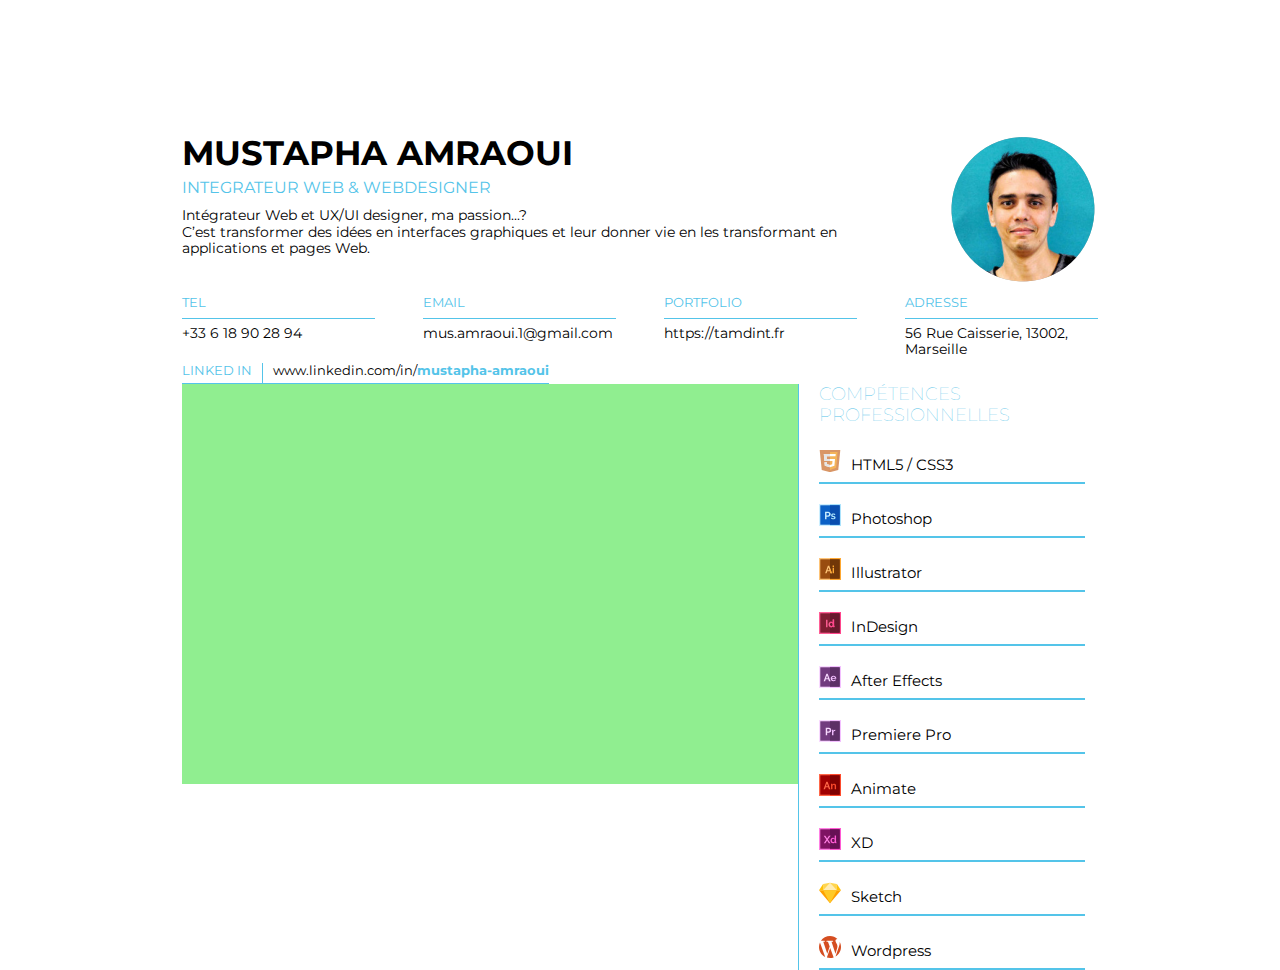
==== index.html @ 6886e108 "Intégration de la partie compétences professionelles" ====
<!DOCTYPE html>
<html lang="en" dir="ltr">

<head>
  <meta charset="utf-8">
  <link href="https://fonts.googleapis.com/css?family=Montserrat&display=swap" rel="stylesheet">
  <link rel="stylesheet" href="css/normalize.css">
  <link rel="stylesheet" href="css/style.css">
  <title>CV as Chance for Victory</title>
</head>

<body>
  <div class="wrapper">
    <div class="insider">
      <header>
        <div class="presentation">
          <span class="name">Mustapha Amraoui</span>
          <p class="intitule">Integrateur web & webdesigner</p>
          <p class="description">Intégrateur Web et UX/UI designer, ma passion...? <br>C’est transformer des idées en interfaces graphiques et leur donner
            vie en les transformant en applications et pages Web.</p>
        </div>
        <div class="pic">
          <img src="img/profilepic.png" alt="Mustapha Amraoui">
        </div>
        <div class="contact">
          <div class="infos">
            <div class="label">
              Tel
            </div>
            <div class="info">
              +33 6 18 90 28 94
            </div>
          </div>

          <div class="infos">
            <div class="label">
              EMAIL
            </div>
            <div class="info">
              mus.amraoui.1@gmail.com
            </div>
          </div>

          <div class="infos">
            <div class="label">
              Portfolio
            </div>
            <div class="info">
              https://tamdint.fr
            </div>
          </div>

          <div class="infos last">
            <div class="label">
              Adresse
            </div>
            <div class="info last">
              56 Rue Caisserie, 13002, Marseille
            </div>
          </div>
          <div class="linkedinlink">
            <span class="label">Linked In</span>
            <span class="info">www.linkedin.com/in/<span class="boldblue">mustapha-amraoui</span></span>
          </div>
        </div>
      </header>
      <main>
        <section class="leftside">
          <div class="boxleft">

          </div>
        </section>
        <section class="rightside">
          <div class="boxright">
            <h2>Compétences
              professionnelles</h2>
            <div class="item">
              <img src="img/competences/html5.svg">
              <span class="label">HTML5 / CSS3</span>
              <div class="progress">

              </div>
            </div>
            <div class="item">
              <img src="img/competences/photoshop.svg">
              <span class="label">Photoshop</span>
              <div class="progress">

              </div>
            </div>
            <div class="item">
              <img src="img/competences/illustrator.svg">
              <span class="label">Illustrator</span>
              <div class="progress">

              </div>
            </div>
            <div class="item">
              <img src="img/competences/indesign.svg">
              <span class="label">InDesign</span>
              <div class="progress">

              </div>
            </div>
            <div class="item">
              <img src="img/competences/after-effects.svg">
              <span class="label">After Effects</span>
              <div class="progress">

              </div>
            </div>
            <div class="item">
              <img src="img/competences/premier.svg">
              <span class="label">Premiere Pro</span>
              <div class="progress">

              </div>
            </div>
            <div class="item">
              <img src="img/competences/animate.svg">
              <span class="label">Animate</span>
              <div class="progress">

              </div>
            </div>
            <div class="item">
              <img src="img/competences/experience.svg">
              <span class="label">XD</span>
              <div class="progress">

              </div>
            </div>
            <div class="item">
              <img src="img/competences/sketch.svg">
              <span class="label">Sketch</span>
              <div class="progress">

              </div>
            </div>
            <div class="item">
              <img src="img/competences/wordpress.svg">
              <span class="label">Wordpress</span>
              <div class="progress">

              </div>
            </div>
          </div>
        </section>
      </main>
    </div>
  </div>
</body>

</html>
---- css/style.css ----
body{
  margin: 0px;
  padding: 0px;
  font-family: 'Montserrat', sans-serif;
}
.wrapper{
  width: 100%;
  height: auto;
}
.insider{
  width: 916px;
  height: auto;
  min-height: 500px;
  margin: 0px auto;
  margin-top: 60px;
  padding: 74px;
}
.header{
  height: auto;
  min-height: 260px;
  background: blue;
}
.presentation{
  width: 696px;
  height: auto;
  float: left;
}
.presentation .name{
  font-weight: bold;
  text-transform: uppercase;
  font-size: 34px;
  margin-bottom: 6px;
  display: block;
}
.presentation .intitule{
  text-transform: uppercase;
  color: #54c4e9;
  margin: 0px;
}
.presentation .description{
  margin-top: 10px;
  font-size: 14px;
}
.pic{
  width: 220px;
  height: auto;
  float: right;
}
.pic img{
  float: right;
}
.contact{
  width: 916px;
  float: left;
  height: auto;
  margin-top: 10px;
}
.infos{
  width: 193px;
  float: left;
  margin-right: 48px;
}
.infos .label{
  width: 193px;
  text-transform: uppercase;
  color: #54c4e9;
  border-bottom: 1px #54c4e9 solid;
  font-size: 13px;
  padding-bottom: 8px;
}
.infos .info{
  margin-top: 6px;
  font-size: 14px;
}
.infos.last{
  margin-right: 0px !important;
}
.contact .linkedinlink{
  width: 916px;
  float: left;
  height: auto;
  font-size: 13px;
  margin-top: 6px;
}
.contact .linkedinlink .label{
  width: auto;
  border-right: 1px #54c4e9 solid;
  border-bottom: 1px #54c4e9 solid;
  padding-right: 10px;
  height: 20px;
  float: left;
  color: #54c4e9;
  text-transform: uppercase;
}
.contact .linkedinlink .info{
  padding-left: 10px;
  border-bottom: 1px #54c4e9 solid;
  height: 20px;
  float: left;
}
.contact .linkedinlink .info .boldblue{
  font-weight: bold;
  color: #54c4e9;
}
.leftside{
  float: left;
  height: auto;
  min-height: 400px;
  background: lightgreen;
  width: 616px;
}
.rightside{
  float: right;
  height: auto;
  min-height: 400px;
  width: 300px;
}
.boxright{
  border-left: 1px #54c4e9 solid;
  height: auto;
  min-height: 100px;
  padding-left: 20px;
  float: left;
}
.boxright h2{
  color: #54c4e9;
  text-transform: uppercase;
  font-size: 18px;
  font-weight: 100;
  margin-top: 0px;
  margin-bottom: 4px;
}
.boxright .item{
  margin-top: 20px;
  float: left;
}
.boxright .item .progress{
  border-bottom: 2px #54c4e9 solid;
  float: left;
  width: 100%;
}
.boxright .item img{
  height: 22px;
  float: left;
  margin-bottom: 10px;
  margin-right: 10px;
}
.boxright .item .label{
  font-size: 15px;
  display: block;
  width: 234px;
  float: left;
  height: 32px;
  line-height: 30px;
}







.boxleft{

}
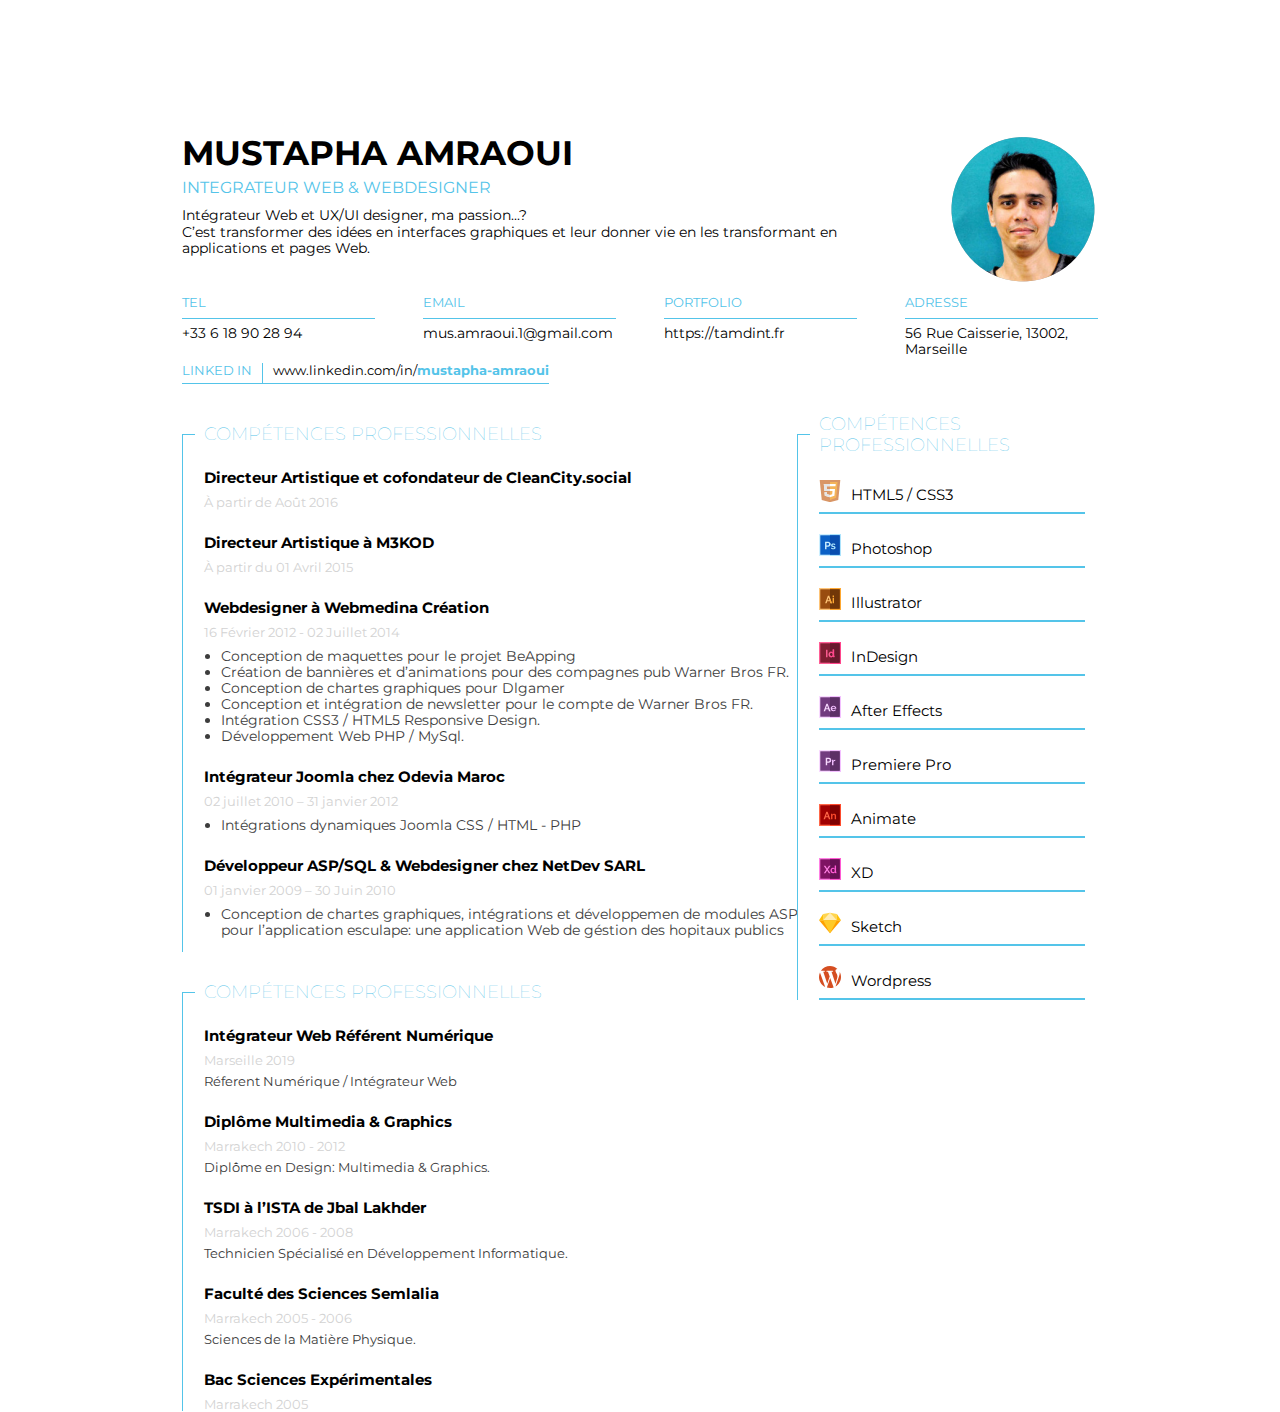
==== commit 06480319: "Finalisation de la partie Experiences et Formation" ====
--- a/index.html
+++ b/index.html
@@ -66,11 +66,88 @@
       </header>
       <main>
         <section class="leftside">
-          <div class="boxleft">
-
+          <div class="experience">
+            <div class="padding"></div>
+            <div class="boxleft">
+              <h2>Compétences
+                professionnelles</h2>
+              <div class="itemexperience">
+                <h3 class="label">Directeur Artistique et cofondateur de CleanCity.social</h3>
+                <span class="date">À partir de Août 2016</span>
+                <ul>
+                </ul>
+              </div>
+              <div class="itemexperience">
+                <h3 class="label">Directeur Artistique à M3KOD</h3>
+                <span class="date">À partir du 01 Avril 2015</span>
+                <ul>
+                </ul>
+              </div>
+              <div class="itemexperience">
+                <h3 class="label">Webdesigner à Webmedina Création</h3>
+                <span class="date">16 Février 2012 - 02 Juillet 2014</span>
+                <ul>
+                  <li>Conception de maquettes pour le projet BeApping</li>
+                  <li>Création de bannières et d’animations pour des compagnes pub Warner
+                    Bros FR.</li>
+                  <li>Conception de chartes graphiques pour Dlgamer</li>
+                  <li>Conception et intégration de newsletter pour le compte de Warner Bros FR.</li>
+                  <li>Intégration CSS3 / HTML5 Responsive Design.</li>
+                  <li>Développement Web PHP / MySql.</li>
+                </ul>
+              </div>
+              <div class="itemexperience">
+                <h3 class="label">Intégrateur Joomla chez Odevia Maroc</h3>
+                <span class="date">02 juillet 2010 – 31 janvier 2012</span>
+                <ul>
+                  <li>Intégrations dynamiques Joomla CSS / HTML - PHP</li>
+                </ul>
+              </div>
+              <div class="itemexperience">
+                <h3 class="label">Développeur ASP/SQL & Webdesigner chez NetDev SARL</h3>
+                <span class="date">01 janvier 2009 – 30 Juin 2010</span>
+                <ul>
+                  <li>Conception de chartes graphiques, intégrations et développemen de
+                    modules ASP pour l’application esculape: une application Web de géstion des
+                    hopitaux publics</li>
+                </ul>
+              </div>
+            </div>
+          </div>
+          <div class="formation">
+            <div class="padding"></div>
+            <div class="boxleft">
+              <h2>Compétences
+                professionnelles</h2>
+              <div class="itemexperience">
+                <h3 class="label">Intégrateur Web Référent Numérique</h3>
+                <span class="date">Marseille 2019</span>
+                <span class="description">Réferent Numérique / Intégrateur Web</span>
+              </div>
+              <div class="itemexperience">
+                <h3 class="label">Diplôme Multimedia & Graphics</h3>
+                <span class="date">Marrakech 2010 - 2012</span>
+                <span class="description">Diplôme en Design: Multimedia & Graphics.</span>
+              </div>
+              <div class="itemexperience">
+                <h3 class="label">TSDI à l’ISTA de Jbal Lakhder</h3>
+                <span class="date">Marrakech 2006 - 2008</span>
+                <span class="description">Technicien Spécialisé en Développement Informatique.</span>
+              </div>
+              <div class="itemexperience">
+                <h3 class="label">Faculté des Sciences Semlalia</h3>
+                <span class="date">Marrakech 2005 - 2006</span>
+                <span class="description">Sciences de la Matière Physique.</span>
+              </div>
+              <div class="itemexperience">
+                <h3 class="label">Bac Sciences Expérimentales</h3>
+                <span class="date">Marrakech 2005</span>
+              </div>
+            </div>
           </div>
         </section>
         <section class="rightside">
+          <div class="padding"></div>
           <div class="boxright">
             <h2>Compétences
               professionnelles</h2>
--- a/css/style.css
+++ b/css/style.css
@@ -2,6 +2,10 @@
   margin: 0px;
   padding: 0px;
   font-family: 'Montserrat', sans-serif;
+}
+main{
+  margin-top: 50px;
+  float: left;
 }
 .wrapper{
   width: 100%;
@@ -105,29 +109,51 @@
 .leftside{
   float: left;
   height: auto;
+  width: 615px;
+}
+.rightside{
+  float: right;
+  height: auto;
   min-height: 400px;
-  background: lightgreen;
-  width: 616px;
-}
-.rightside{
-  float: right;
-  height: auto;
-  min-height: 400px;
-  width: 300px;
+  width: 299px;
+  border-left: 1px #54c4e9 solid;
 }
 .boxright{
-  border-left: 1px #54c4e9 solid;
   height: auto;
   min-height: 100px;
-  padding-left: 20px;
-  float: left;
-}
+  float: right;
+  width: 278px;
+}
+.rightside .padding{
+  width: 12px;
+  float: left;
+  height: 100%;
+  border-top: 1px #54c4e9 solid;
+}
+
+.leftside .padding{
+  width: 12px;
+  float: left;
+  height: auto;
+  border-top: 1px #54c4e9 solid;
+}
+
+
+
 .boxright h2{
   color: #54c4e9;
   text-transform: uppercase;
   font-size: 18px;
   font-weight: 100;
-  margin-top: 0px;
+  margin-top: -20px;
+  margin-bottom: 4px;
+}
+.boxleft h2{
+  color: #54c4e9;
+  text-transform: uppercase;
+  font-size: 18px;
+  font-weight: 100;
+  margin-top: -10px;
   margin-bottom: 4px;
 }
 .boxright .item{
@@ -157,9 +183,52 @@
 
 
 
-
-
-
+.leftside .experience{
+  height: auto;
+  float: left;
+  width: 615px;
+  border-left: 1px #54c4e9 solid;
+}
 .boxleft{
-
-}
+  height: auto;
+  min-height: 100px;
+  float: right;
+  width: 594px;
+}
+.boxleft .itemexperience{
+  margin-top: 18px;
+}
+.boxleft .itemexperience .label{
+  font-size: 15px;
+  height: 32px;
+  line-height: 30px;
+  margin-top: 0px;
+  margin-bottom: 0px;
+  font-weight: bold;
+}
+.boxleft .itemexperience .date{
+  font-size: 13px;
+  color: lightgray;
+  display: block;
+}
+.boxleft .itemexperience .description{
+  font-size: 13px;
+  display: block;
+  color: #3b3b3b;
+  margin-top: 6px;
+}
+.boxleft .itemexperience ul{
+  padding-left: 17px;
+  font-size: 14px;
+  margin-top: 8px;
+  color: #3d3d3d;
+}
+.boxleft .itemexperience ul li{
+}
+
+.leftside .formation{
+  margin-top: 40px;
+  float: left;
+  width: 615px;
+  border-left: 1px #54c4e9 solid;
+}
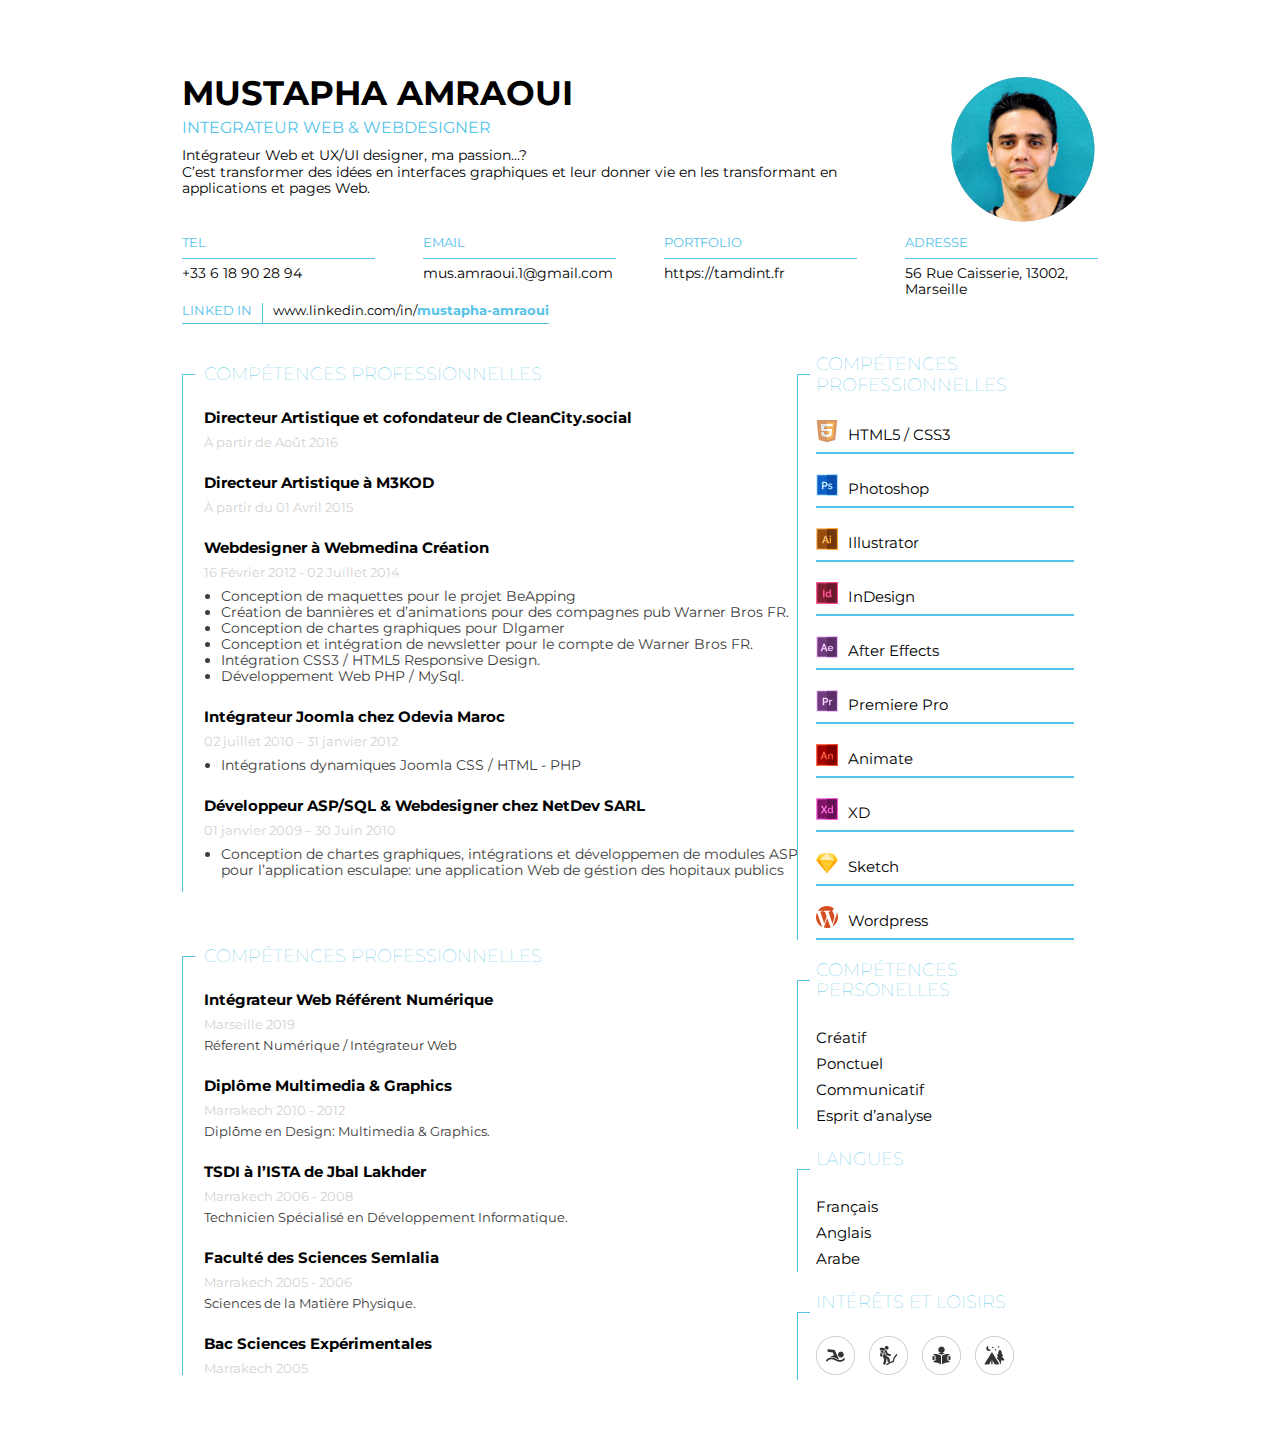
==== commit 093ff8db: "televerser les truc que j'ai completé sur PC en integration sur Git" ====
--- a/index.html
+++ b/index.html
@@ -147,85 +147,126 @@
           </div>
         </section>
         <section class="rightside">
-          <div class="padding"></div>
-          <div class="boxright">
-            <h2>Compétences
-              professionnelles</h2>
-            <div class="item">
-              <img src="img/competences/html5.svg">
-              <span class="label">HTML5 / CSS3</span>
-              <div class="progress">
-
-              </div>
-            </div>
-            <div class="item">
-              <img src="img/competences/photoshop.svg">
-              <span class="label">Photoshop</span>
-              <div class="progress">
-
-              </div>
-            </div>
-            <div class="item">
-              <img src="img/competences/illustrator.svg">
-              <span class="label">Illustrator</span>
-              <div class="progress">
-
-              </div>
-            </div>
-            <div class="item">
-              <img src="img/competences/indesign.svg">
-              <span class="label">InDesign</span>
-              <div class="progress">
-
-              </div>
-            </div>
-            <div class="item">
-              <img src="img/competences/after-effects.svg">
-              <span class="label">After Effects</span>
-              <div class="progress">
-
-              </div>
-            </div>
-            <div class="item">
-              <img src="img/competences/premier.svg">
-              <span class="label">Premiere Pro</span>
-              <div class="progress">
-
-              </div>
-            </div>
-            <div class="item">
-              <img src="img/competences/animate.svg">
-              <span class="label">Animate</span>
-              <div class="progress">
-
-              </div>
-            </div>
-            <div class="item">
-              <img src="img/competences/experience.svg">
-              <span class="label">XD</span>
-              <div class="progress">
-
-              </div>
-            </div>
-            <div class="item">
-              <img src="img/competences/sketch.svg">
-              <span class="label">Sketch</span>
-              <div class="progress">
-
-              </div>
-            </div>
-            <div class="item">
-              <img src="img/competences/wordpress.svg">
-              <span class="label">Wordpress</span>
-              <div class="progress">
-
-              </div>
-            </div>
-          </div>
+          <div class="competencespro">
+            <div class="padding"></div>
+            <div class="boxright">
+              <h2>Compétences
+                professionnelles</h2>
+              <div class="item">
+                <img src="img/competences/html5.svg">
+                <span class="label">HTML5 / CSS3</span>
+                <div class="progress">
+
+                </div>
+              </div>
+              <div class="item">
+                <img src="img/competences/photoshop.svg">
+                <span class="label">Photoshop</span>
+                <div class="progress">
+
+                </div>
+              </div>
+              <div class="item">
+                <img src="img/competences/illustrator.svg">
+                <span class="label">Illustrator</span>
+                <div class="progress">
+
+                </div>
+              </div>
+              <div class="item">
+                <img src="img/competences/indesign.svg">
+                <span class="label">InDesign</span>
+                <div class="progress">
+
+                </div>
+              </div>
+              <div class="item">
+                <img src="img/competences/after-effects.svg">
+                <span class="label">After Effects</span>
+                <div class="progress">
+
+                </div>
+              </div>
+              <div class="item">
+                <img src="img/competences/premier.svg">
+                <span class="label">Premiere Pro</span>
+                <div class="progress">
+
+                </div>
+              </div>
+              <div class="item">
+                <img src="img/competences/animate.svg">
+                <span class="label">Animate</span>
+                <div class="progress">
+
+                </div>
+              </div>
+              <div class="item">
+                <img src="img/competences/experience.svg">
+                <span class="label">XD</span>
+                <div class="progress">
+
+                </div>
+              </div>
+              <div class="item">
+                <img src="img/competences/sketch.svg">
+                <span class="label">Sketch</span>
+                <div class="progress">
+
+                </div>
+              </div>
+              <div class="item">
+                <img src="img/competences/wordpress.svg">
+                <span class="label">Wordpress</span>
+                <div class="progress">
+
+                </div>
+              </div>
+            </div>
+          </div>
+          <div class="competencesperso">
+              <div class="padding"></div>
+              <div class="boxright">
+                <h2>Compétences personelles</h2>
+                <div class="item">
+                  <span class="label">Créatif</span>
+                  <span class="label">Ponctuel</span>
+                  <span class="label">Communicatif</span>
+                  <span class="label">Esprit d’analyse</span>
+                </div>
+              </div>
+          </div>
+          <div class="langues">
+            <div class="padding"></div>
+            <div class="boxright">
+              <h2>Langues</h2>
+              <div class="item">
+                <span class="label">Français</span>
+                <span class="label">Anglais</span>
+                <span class="label">Arabe</span>
+              </div>
+            </div>
+          </div>
+          <div class="loisirs">
+            <div class="padding"></div>
+            <div class="boxright">
+              <h2>Intérêts et loisirs</h2>
+              <div class="item">
+                <ul>
+                  <li><img src="img/natation.png"></li>
+                  <li><img src="img/hiking.png"></li>
+                  <li><img src="img/lecture.png"></li>
+                  <li><img src="img/camping.png"></li>
+                </ul>
+              </div>
+            </div>
+          </div>
+
+
         </section>
       </main>
     </div>
   </div>
 </body>
 
-</html>+</html>
--- a/css/style.css
+++ b/css/style.css
@@ -6,6 +6,7 @@
 main{
   margin-top: 50px;
   float: left;
+  margin-bottom: 74px;
 }
 .wrapper{
   width: 100%;
@@ -16,7 +17,6 @@
   height: auto;
   min-height: 500px;
   margin: 0px auto;
-  margin-top: 60px;
   padding: 74px;
 }
 .header{
@@ -116,13 +116,12 @@
   height: auto;
   min-height: 400px;
   width: 299px;
-  border-left: 1px #54c4e9 solid;
 }
 .boxright{
   height: auto;
   min-height: 100px;
   float: right;
-  width: 278px;
+  width: 260px;
 }
 .rightside .padding{
   width: 12px;
@@ -137,6 +136,31 @@
   height: auto;
   border-top: 1px #54c4e9 solid;
 }
+
+.competencespro{
+  float: left;
+  border-left: 1px #54c4e9 solid;
+  width: 278px;
+}
+.competencesperso{
+  float: left;
+  border-left: 1px #54c4e9 solid;
+  margin-top: 40px;
+  width: 278px;
+}
+.langues{
+  float: left;
+  border-left: 1px #54c4e9 solid;
+  margin-top: 40px;
+  width: 278px;
+}
+.loisirs{
+  float: left;
+  border-left: 1px #54c4e9 solid;
+  margin-top: 40px;
+  width: 278px;
+}
+
 
 
 
@@ -165,20 +189,62 @@
   float: left;
   width: 100%;
 }
-.boxright .item img{
+.competencespro .boxright .item img{
   height: 22px;
   float: left;
   margin-bottom: 10px;
   margin-right: 10px;
 }
-.boxright .item .label{
-  font-size: 15px;
-  display: block;
-  width: 234px;
-  float: left;
-  height: 32px;
+.competencespro .boxright .item .label{
+  font-size: 15px;
+  display: block;
+  width: 226px;
+  float: left;
+  height: 30px;
   line-height: 30px;
 }
+.competencesperso .boxright .item .label{
+  font-size: 15px;
+  display: block;
+  width: 226px;
+  float: left;
+  height: 26px;
+  line-height: 26px;
+}
+.langues .boxright .item .label{
+  font-size: 15px;
+  display: block;
+  width: 226px;
+  float: left;
+  height: 26px;
+  line-height: 26px;
+}
+.loisirs .boxright .item .label{
+  font-size: 15px;
+  display: block;
+  width: 226px;
+  float: left;
+  height: 26px;
+  line-height: 26px;
+}
+.loisirs .boxright .item ul{
+  list-style: none;
+  margin: 0;
+  padding: 0;
+}
+.loisirs .boxright .item ul li{
+  float: left;
+  margin-right: 14px;
+}
+
+.loisirs .boxright{
+  height: auto;
+  float: right;
+  width: 260px;
+  min-height: 30px;
+}
+
+
 
 
 
@@ -227,7 +293,7 @@
 }
 
 .leftside .formation{
-  margin-top: 40px;
+  margin-top: 64px;
   float: left;
   width: 615px;
   border-left: 1px #54c4e9 solid;
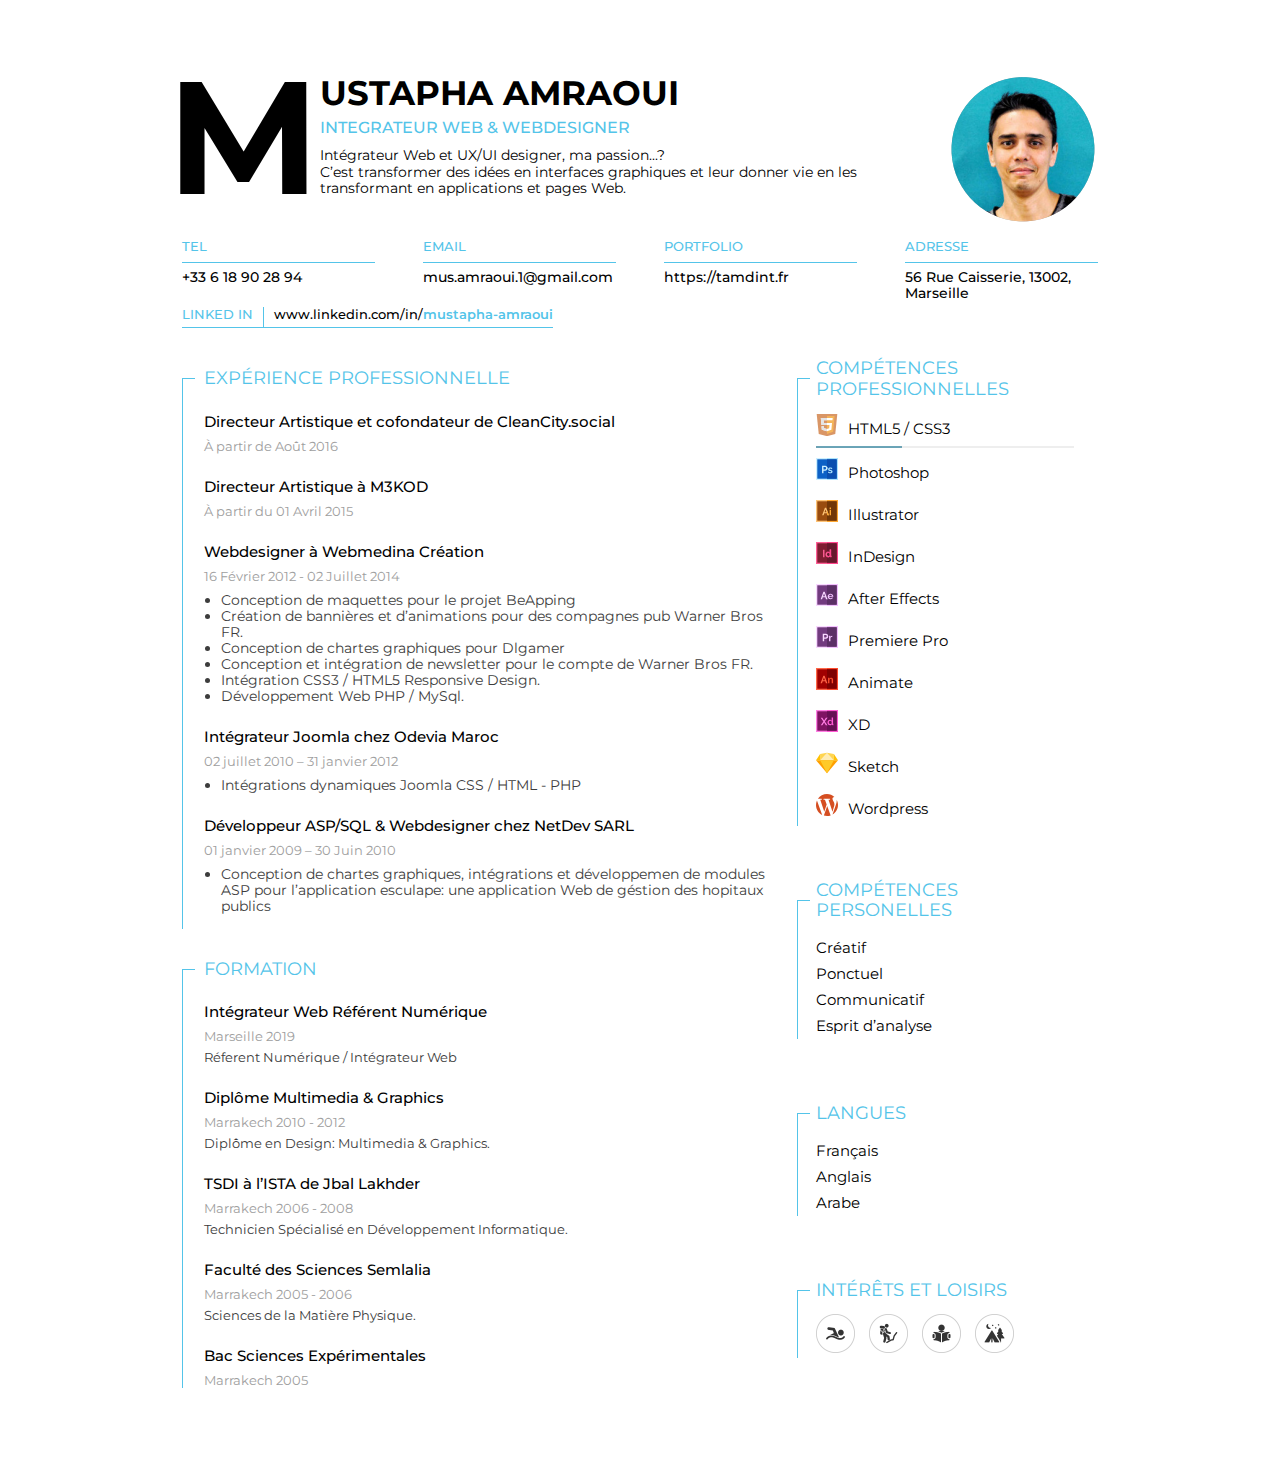
==== commit 83354c61: "Travial sur le progress bar" ====
--- a/index.html
+++ b/index.html
@@ -3,7 +3,7 @@
 
 <head>
   <meta charset="utf-8">
-  <link href="https://fonts.googleapis.com/css?family=Montserrat&display=swap" rel="stylesheet">
+  <link href="https://fonts.googleapis.com/css?family=Montserrat:300,400,500,600,700,800,900&display=swap" rel="stylesheet">
   <link rel="stylesheet" href="css/normalize.css">
   <link rel="stylesheet" href="css/style.css">
   <title>CV as Chance for Victory</title>
@@ -69,8 +69,7 @@
           <div class="experience">
             <div class="padding"></div>
             <div class="boxleft">
-              <h2>Compétences
-                professionnelles</h2>
+              <h2>EXPÉRIENCE PROFESSIONNELLE</h2>
               <div class="itemexperience">
                 <h3 class="label">Directeur Artistique et cofondateur de CleanCity.social</h3>
                 <span class="date">À partir de Août 2016</span>
@@ -117,8 +116,7 @@
           <div class="formation">
             <div class="padding"></div>
             <div class="boxleft">
-              <h2>Compétences
-                professionnelles</h2>
+              <h2>Formation</h2>
               <div class="itemexperience">
                 <h3 class="label">Intégrateur Web Référent Numérique</h3>
                 <span class="date">Marseille 2019</span>
@@ -150,13 +148,14 @@
           <div class="competencespro">
             <div class="padding"></div>
             <div class="boxright">
-              <h2>Compétences
-                professionnelles</h2>
+              <h2>Compétences professionnelles</h2>
               <div class="item">
                 <img src="img/competences/html5.svg">
                 <span class="label">HTML5 / CSS3</span>
                 <div class="progress">
-
+                  <div class="meter color">
+              			<span style="width: 33.3%"></span>
+              		</div>
                 </div>
               </div>
               <div class="item">
@@ -267,6 +266,10 @@
       </main>
     </div>
   </div>
+  <script src="https://ajax.googleapis.com/ajax/libs/jquery/3.4.1/jquery.min.js"></script>
+  <script type="text/javascript" src="js/script.js">
+
+  </script>
 </body>
 
 </html>
--- a/css/style.css
+++ b/css/style.css
@@ -40,6 +40,7 @@
   text-transform: uppercase;
   color: #54c4e9;
   margin: 0px;
+  font-weight: 500;
 }
 .presentation .description{
   margin-top: 10px;
@@ -71,10 +72,12 @@
   border-bottom: 1px #54c4e9 solid;
   font-size: 13px;
   padding-bottom: 8px;
+  font-weight: 500;
 }
 .infos .info{
   margin-top: 6px;
   font-size: 14px;
+  font-weight: 500;
 }
 .infos.last{
   margin-right: 0px !important;
@@ -95,15 +98,17 @@
   float: left;
   color: #54c4e9;
   text-transform: uppercase;
+  font-weight: 500;
 }
 .contact .linkedinlink .info{
   padding-left: 10px;
   border-bottom: 1px #54c4e9 solid;
   height: 20px;
   float: left;
+  font-weight: 500;
 }
 .contact .linkedinlink .info .boldblue{
-  font-weight: bold;
+  font-weight: 600;
   color: #54c4e9;
 }
 .leftside{
@@ -145,47 +150,52 @@
 .competencesperso{
   float: left;
   border-left: 1px #54c4e9 solid;
-  margin-top: 40px;
+  margin-top: 74px;
   width: 278px;
 }
 .langues{
   float: left;
   border-left: 1px #54c4e9 solid;
-  margin-top: 40px;
+  margin-top: 74px;
   width: 278px;
 }
 .loisirs{
   float: left;
   border-left: 1px #54c4e9 solid;
-  margin-top: 40px;
+  margin-top: 74px;
   width: 278px;
 }
 
-
-
-
-.boxright h2{
+.competencespro .boxright h2 , .competencesperso .boxright h2 {
   color: #54c4e9;
   text-transform: uppercase;
   font-size: 18px;
-  font-weight: 100;
+  font-weight: 400;
   margin-top: -20px;
   margin-bottom: 4px;
 }
-.boxleft h2{
+.langues .boxright h2 , .loisirs .boxright h2{
   color: #54c4e9;
   text-transform: uppercase;
   font-size: 18px;
-  font-weight: 100;
+  font-weight: 400;
   margin-top: -10px;
   margin-bottom: 4px;
 }
+
+.boxleft h2{
+  color: #54c4e9;
+  text-transform: uppercase;
+  font-size: 18px;
+  font-weight: 400;
+  margin-top: -10px;
+  margin-bottom: 4px;
+}
 .boxright .item{
-  margin-top: 20px;
+  margin-top: 10px;
   float: left;
 }
 .boxright .item .progress{
-  border-bottom: 2px #54c4e9 solid;
   float: left;
   width: 100%;
 }
@@ -244,11 +254,6 @@
   min-height: 30px;
 }
 
-
-
-
-
-
 .leftside .experience{
   height: auto;
   float: left;
@@ -259,7 +264,8 @@
   height: auto;
   min-height: 100px;
   float: right;
-  width: 594px;
+  width: 564px;
+  padding-right: 30px;
 }
 .boxleft .itemexperience{
   margin-top: 18px;
@@ -270,11 +276,11 @@
   line-height: 30px;
   margin-top: 0px;
   margin-bottom: 0px;
-  font-weight: bold;
+  font-weight: 500;
 }
 .boxleft .itemexperience .date{
   font-size: 13px;
-  color: lightgray;
+  color: #9e9e9e;
   display: block;
 }
 .boxleft .itemexperience .description{
@@ -293,8 +299,54 @@
 }
 
 .leftside .formation{
-  margin-top: 64px;
+  margin-top: 40px;
   float: left;
   width: 615px;
   border-left: 1px #54c4e9 solid;
 }
+
+
+
+/*======== Premiere lettre du nom ========*/
+
+.name::first-letter{
+  font-size: 160px;
+  float: left;
+  margin-left: -15px;
+  margin-top: -29px;
+}
+
+
+/*============progress bar===============*/
+.meter {
+  height: 2px;
+  position: relative;
+  background: #eeeeee;
+}
+.meter > span {
+  display: block;
+  height: 100%;
+  background-color: rgb(43,194,83);
+  background-image: -webkit-gradient( linear, left bottom, left top, color-stop(0, rgb(43,194,83)), color-stop(1, rgb(84,240,84)) );
+  box-shadow: inset 0 2px 9px rgba(255,255,255,0.3), inset 0 -2px 6px rgba(0,0,0,0.4);
+  position: relative;
+  overflow: hidden;
+}
+.meter > span:after, .animate > span > span {
+  content: "";
+  position: absolute;
+  top: 0;
+  left: 0;
+  bottom: 0;
+  right: 0;
+  z-index: 1;
+  animation: move 2s linear infinite;
+  overflow: hidden;
+}
+
+.color > span {
+  background-color: #54c4e9;
+  background-image: -moz-linear-gradient(top, #f1a165, #f36d0a);
+  background-image: -webkit-gradient(linear,left top,left bottom,color-stop(0, #54c4e9),color-stop(1, #54c4e9));
+  background-image: -webkit-linear-gradient(#54c4e9, #54c4e9);
+}
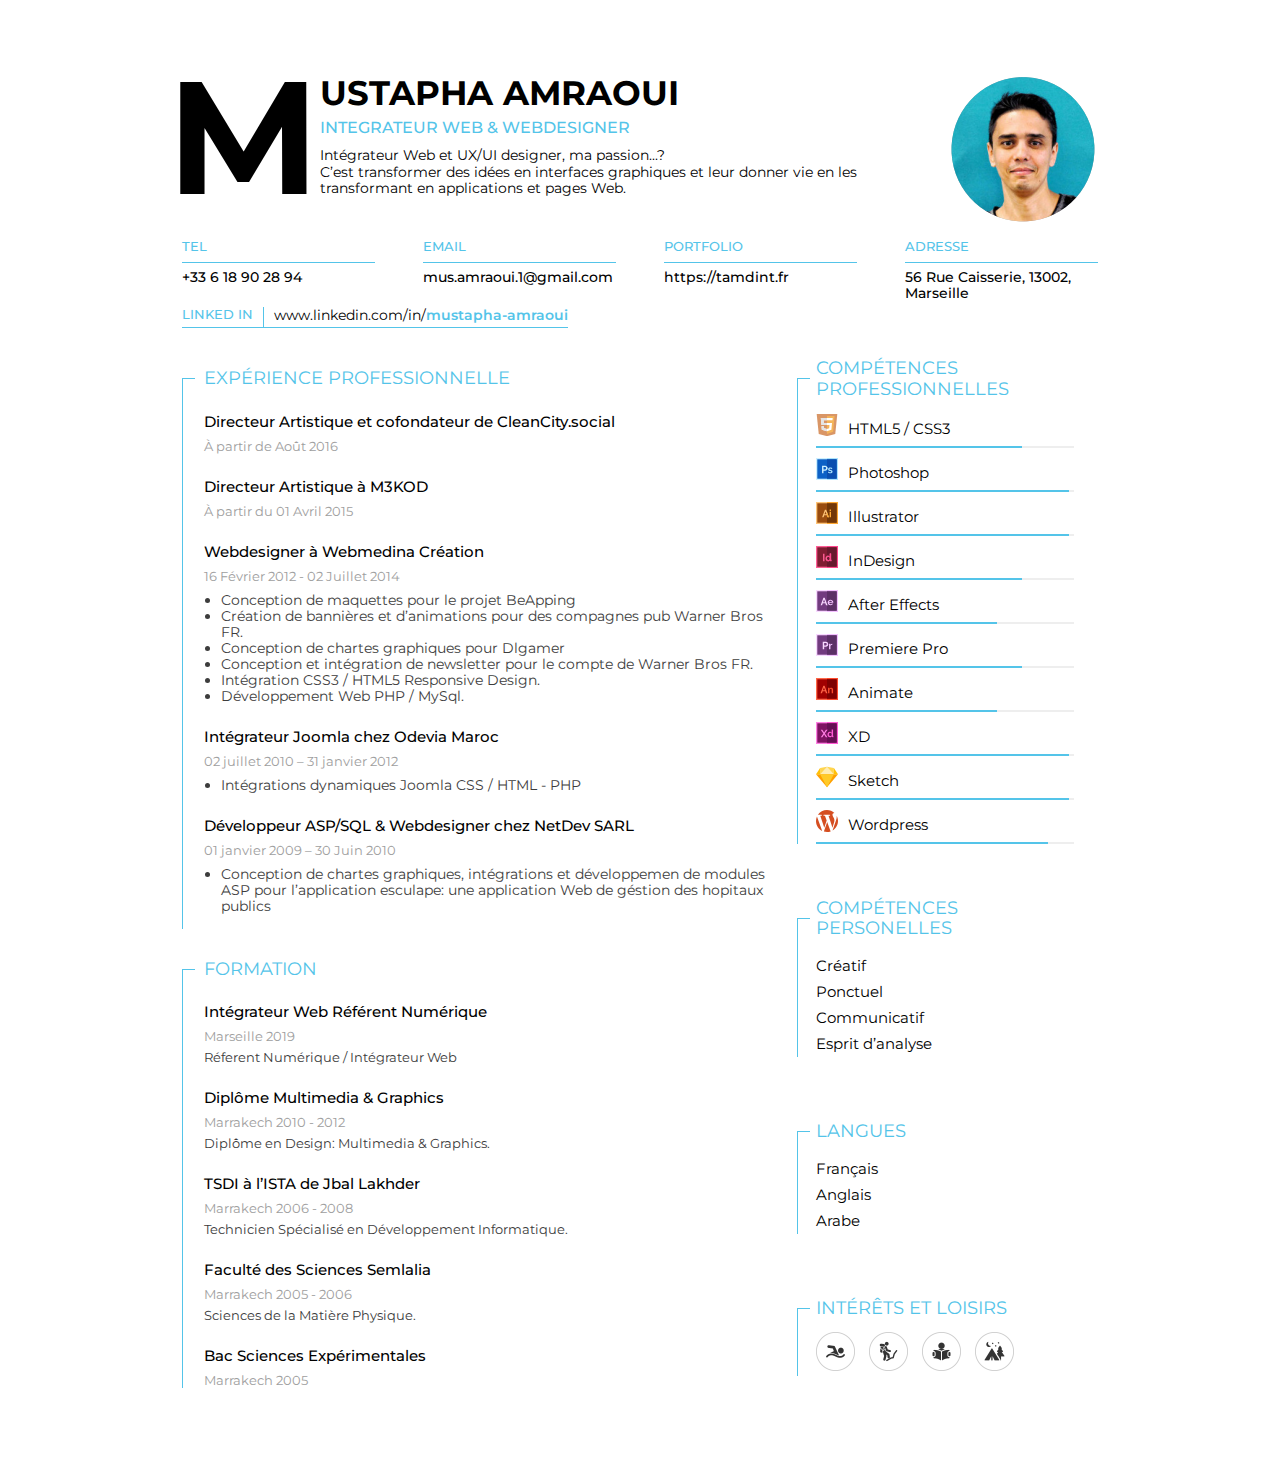
==== commit 8cc269e2: "New progress" ====
--- a/index.html
+++ b/index.html
@@ -5,6 +5,7 @@
   <meta charset="utf-8">
   <link href="https://fonts.googleapis.com/css?family=Montserrat:300,400,500,600,700,800,900&display=swap" rel="stylesheet">
   <link rel="stylesheet" href="css/normalize.css">
+  <link rel="stylesheet" href="css/style.less">
   <link rel="stylesheet" href="css/style.css">
   <title>CV as Chance for Victory</title>
 </head>
@@ -154,86 +155,104 @@
                 <span class="label">HTML5 / CSS3</span>
                 <div class="progress">
                   <div class="meter color">
-              			<span style="width: 33.3%"></span>
-              		</div>
+                    <span style="width: 80%"></span>
+                  </div>
                 </div>
               </div>
               <div class="item">
                 <img src="img/competences/photoshop.svg">
                 <span class="label">Photoshop</span>
                 <div class="progress">
-
+                  <div class="meter color">
+                    <span style="width: 98%"></span>
+                  </div>
                 </div>
               </div>
               <div class="item">
                 <img src="img/competences/illustrator.svg">
                 <span class="label">Illustrator</span>
                 <div class="progress">
-
+                  <div class="meter color">
+                    <span style="width: 98%"></span>
+                  </div>
                 </div>
               </div>
               <div class="item">
                 <img src="img/competences/indesign.svg">
                 <span class="label">InDesign</span>
                 <div class="progress">
-
+                  <div class="meter color">
+                    <span style="width: 80%"></span>
+                  </div>
                 </div>
               </div>
               <div class="item">
                 <img src="img/competences/after-effects.svg">
                 <span class="label">After Effects</span>
                 <div class="progress">
-
+                  <div class="meter color">
+                    <span style="width: 70%"></span>
+                  </div>
                 </div>
               </div>
               <div class="item">
                 <img src="img/competences/premier.svg">
                 <span class="label">Premiere Pro</span>
                 <div class="progress">
-
+                  <div class="meter color">
+                    <span style="width: 80%"></span>
+                  </div>
                 </div>
               </div>
               <div class="item">
                 <img src="img/competences/animate.svg">
                 <span class="label">Animate</span>
                 <div class="progress">
-
+                  <div class="meter color">
+                    <span style="width: 70%"></span>
+                  </div>
                 </div>
               </div>
               <div class="item">
                 <img src="img/competences/experience.svg">
                 <span class="label">XD</span>
                 <div class="progress">
-
+                  <div class="meter color">
+                    <span style="width: 98%"></span>
+                  </div>
                 </div>
               </div>
               <div class="item">
                 <img src="img/competences/sketch.svg">
                 <span class="label">Sketch</span>
                 <div class="progress">
-
+                  <div class="meter color">
+                    <span style="width: 98%"></span>
+                  </div>
                 </div>
               </div>
               <div class="item">
                 <img src="img/competences/wordpress.svg">
                 <span class="label">Wordpress</span>
                 <div class="progress">
-
+                  <div class="meter color">
+                    <span style="width: 90%"></span>
+                  </div>
                 </div>
               </div>
             </div>
           </div>
           <div class="competencesperso">
-              <div class="padding"></div>
-              <div class="boxright">
-                <h2>Compétences personelles</h2>
-                <div class="item">
-                  <span class="label">Créatif</span>
-                  <span class="label">Ponctuel</span>
-                  <span class="label">Communicatif</span>
-                  <span class="label">Esprit d’analyse</span>
-                </div>
-              </div>
+            <div class="padding"></div>
+            <div class="boxright">
+              <h2>Compétences personelles</h2>
+              <div class="item">
+                <span class="label">Créatif</span>
+                <span class="label">Ponctuel</span>
+                <span class="label">Communicatif</span>
+                <span class="label">Esprit d’analyse</span>
+              </div>
+            </div>
           </div>
           <div class="langues">
             <div class="padding"></div>
@@ -272,4 +291,4 @@
   </script>
 </body>
 
-</html>
+</html>--- a/css/style.css
+++ b/css/style.css
@@ -105,7 +105,8 @@
   border-bottom: 1px #54c4e9 solid;
   height: 20px;
   float: left;
-  font-weight: 500;
+  font-weight: 400;
+  font-size: 14px;
 }
 .contact .linkedinlink .info .boldblue{
   font-weight: 600;
@@ -328,7 +329,6 @@
   height: 100%;
   background-color: rgb(43,194,83);
   background-image: -webkit-gradient( linear, left bottom, left top, color-stop(0, rgb(43,194,83)), color-stop(1, rgb(84,240,84)) );
-  box-shadow: inset 0 2px 9px rgba(255,255,255,0.3), inset 0 -2px 6px rgba(0,0,0,0.4);
   position: relative;
   overflow: hidden;
 }
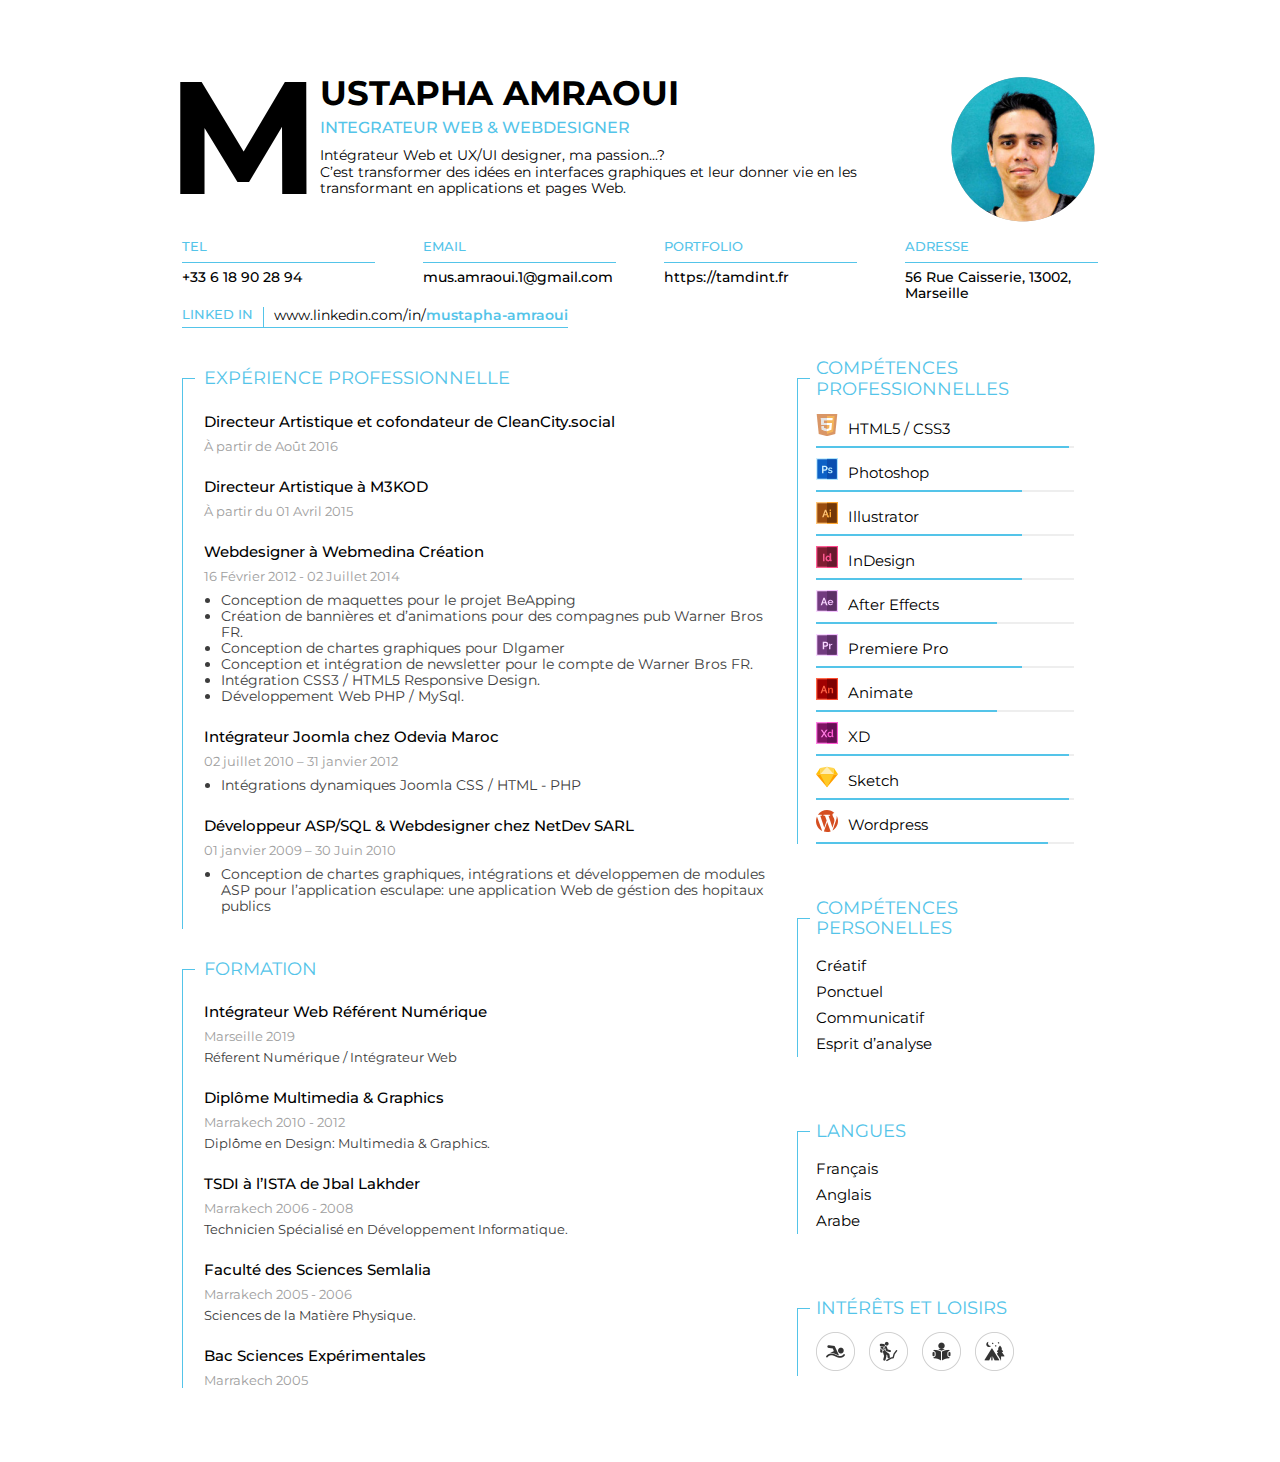
==== commit 12d3b363: "update des progress bar" ====
--- a/index.html
+++ b/index.html
@@ -5,7 +5,7 @@
   <meta charset="utf-8">
   <link href="https://fonts.googleapis.com/css?family=Montserrat:300,400,500,600,700,800,900&display=swap" rel="stylesheet">
   <link rel="stylesheet" href="css/normalize.css">
-  <link rel="stylesheet" href="css/style.less">
+  <link rel="stylesheet" href="css/styler.css">
   <link rel="stylesheet" href="css/style.css">
   <title>CV as Chance for Victory</title>
 </head>
@@ -155,7 +155,7 @@
                 <span class="label">HTML5 / CSS3</span>
                 <div class="progress">
                   <div class="meter color">
-                    <span style="width: 80%"></span>
+                    <span style="width: 98%"></span>
                   </div>
                 </div>
               </div>
@@ -163,8 +163,11 @@
                 <img src="img/competences/photoshop.svg">
                 <span class="label">Photoshop</span>
                 <div class="progress">
-                  <div class="meter color">
-                    <span style="width: 98%"></span>
+                  <!--<div class="meter color">
+                    <span style="width: 98%" class="percentage" data-perc="98%"></span>
+                  </div>-->
+                  <div class="meter color">
+                    <span style="width: 80%"></span>
                   </div>
                 </div>
               </div>
@@ -173,7 +176,7 @@
                 <span class="label">Illustrator</span>
                 <div class="progress">
                   <div class="meter color">
-                    <span style="width: 98%"></span>
+                    <span style="width: 80%"></span>
                   </div>
                 </div>
               </div>
--- a/css/styler.css
+++ b/css/styler.css
@@ -0,0 +1,7 @@
+.percentage{
+  position: relative
+  font-size: 1em
+  background: $primary-color
+  height: 1em
+  border-radius: 0.5em
+}
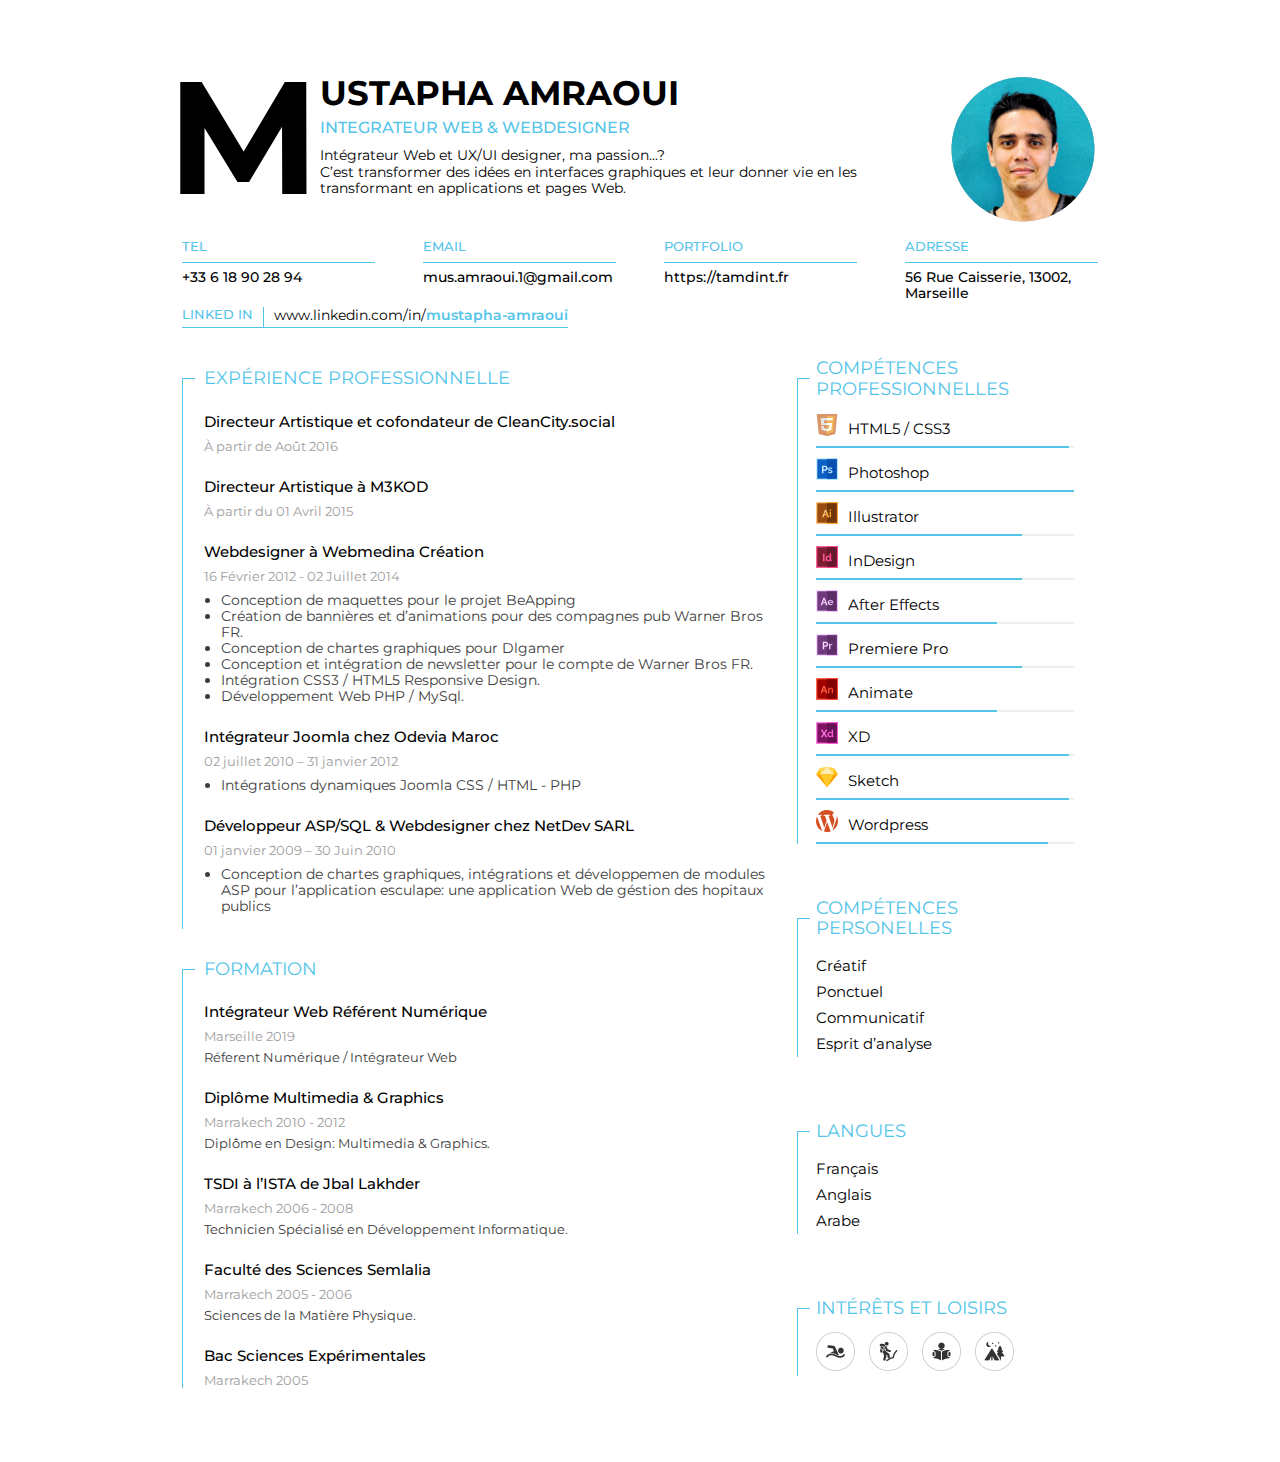
==== commit 8091a1ac: "taf du 02/08" ====
--- a/index.html
+++ b/index.html
@@ -5,8 +5,8 @@
   <meta charset="utf-8">
   <link href="https://fonts.googleapis.com/css?family=Montserrat:300,400,500,600,700,800,900&display=swap" rel="stylesheet">
   <link rel="stylesheet" href="css/normalize.css">
+  <link rel="stylesheet" href="css/style.css">
   <link rel="stylesheet" href="css/styler.css">
-  <link rel="stylesheet" href="css/style.css">
   <title>CV as Chance for Victory</title>
 </head>
 
@@ -167,7 +167,7 @@
                     <span style="width: 98%" class="percentage" data-perc="98%"></span>
                   </div>-->
                   <div class="meter color">
-                    <span style="width: 80%"></span>
+                    <span style="width: 80%, animate"></span>
                   </div>
                 </div>
               </div>
--- a/css/styler.css
+++ b/css/styler.css
@@ -5,3 +5,80 @@
   height: 1em
   border-radius: 0.5em
 }
+
+
+
+
+/* Extra small devices (phones, 600px and down) */
+@media only screen and (max-width: 600px) {
+  .insider{
+    width: 100%;
+    height: auto;
+    min-height: 500px;
+    margin: 0px auto;
+    padding: 74px;
+  }
+  .presentation{
+    width: 100%;
+    height: auto;
+    float: left;
+  }
+  .pic{
+    width: 100%;
+    height: auto;
+    float: right;
+    text-align: center;
+  }
+  .wrapper{
+    width: 100%;
+    height: auto;
+  }
+  .contact {
+    width: 100%;
+    float: left;
+    height: auto;
+    margin-top: 10px;
+}
+.contact .linkedinlink {
+    width: 100%;
+    float: left;
+    height: auto;
+    font-size: 13px;
+    margin-top: 20px;
+}
+.pic img {
+    float: none;
+}
+.name::first-letter{
+  font-size: 34px;
+  float: left;
+  margin-left: 0;
+  margin-top: 0;
+  text-align: center;
+  
+}
+
+
+
+
+}
+
+/* Small devices (portrait tablets and large phones, 600px and up) */
+@media only screen and (min-width: 600px) {
+
+}
+
+/* Medium devices (landscape tablets, 768px and up) */
+@media only screen and (min-width: 768px) {
+
+}
+
+/* Large devices (laptops/desktops, 992px and up) */
+@media only screen and (min-width: 992px) {
+
+}
+
+/* Extra large devices (large laptops and desktops, 1200px and up) */
+@media only screen and (min-width: 1200px) {
+
+}
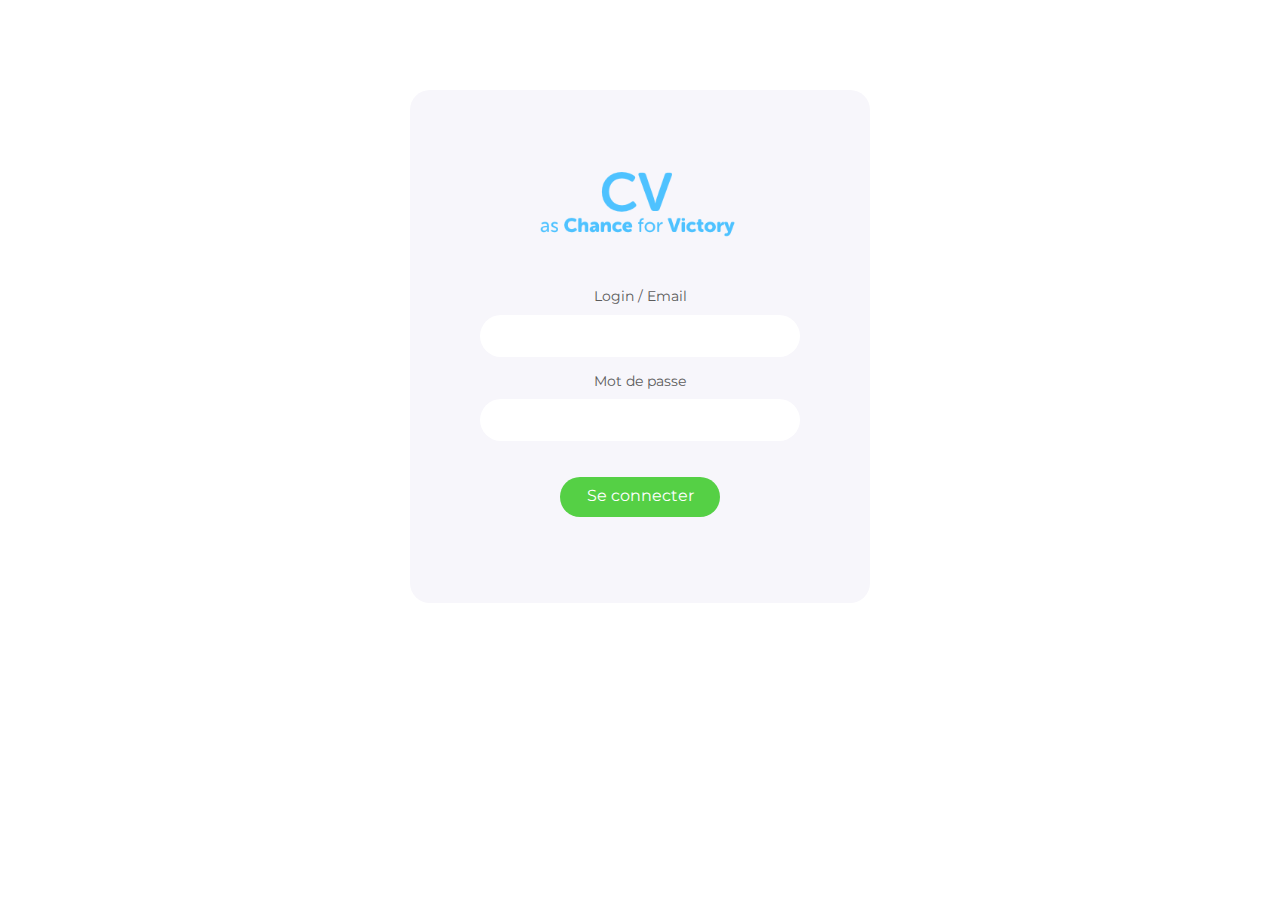
==== commit fe56cb4b: "backoffice" ====
--- a/index.html
+++ b/index.html
@@ -5,291 +5,33 @@
   <meta charset="utf-8">
   <link href="https://fonts.googleapis.com/css?family=Montserrat:300,400,500,600,700,800,900&display=swap" rel="stylesheet">
   <link rel="stylesheet" href="css/normalize.css">
-  <link rel="stylesheet" href="css/style.css">
-  <link rel="stylesheet" href="css/styler.css">
+  <link rel="stylesheet" href="css/stylebo.css">
   <title>CV as Chance for Victory</title>
 </head>
 
 <body>
   <div class="wrapper">
     <div class="insider">
-      <header>
-        <div class="presentation">
-          <span class="name">Mustapha Amraoui</span>
-          <p class="intitule">Integrateur web & webdesigner</p>
-          <p class="description">Intégrateur Web et UX/UI designer, ma passion...? <br>C’est transformer des idées en interfaces graphiques et leur donner
-            vie en les transformant en applications et pages Web.</p>
-        </div>
-        <div class="pic">
-          <img src="img/profilepic.png" alt="Mustapha Amraoui">
-        </div>
-        <div class="contact">
-          <div class="infos">
-            <div class="label">
-              Tel
-            </div>
-            <div class="info">
-              +33 6 18 90 28 94
-            </div>
-          </div>
-
-          <div class="infos">
-            <div class="label">
-              EMAIL
-            </div>
-            <div class="info">
-              mus.amraoui.1@gmail.com
-            </div>
-          </div>
-
-          <div class="infos">
-            <div class="label">
-              Portfolio
-            </div>
-            <div class="info">
-              https://tamdint.fr
-            </div>
-          </div>
-
-          <div class="infos last">
-            <div class="label">
-              Adresse
-            </div>
-            <div class="info last">
-              56 Rue Caisserie, 13002, Marseille
-            </div>
-          </div>
-          <div class="linkedinlink">
-            <span class="label">Linked In</span>
-            <span class="info">www.linkedin.com/in/<span class="boldblue">mustapha-amraoui</span></span>
-          </div>
-        </div>
-      </header>
-      <main>
-        <section class="leftside">
-          <div class="experience">
-            <div class="padding"></div>
-            <div class="boxleft">
-              <h2>EXPÉRIENCE PROFESSIONNELLE</h2>
-              <div class="itemexperience">
-                <h3 class="label">Directeur Artistique et cofondateur de CleanCity.social</h3>
-                <span class="date">À partir de Août 2016</span>
-                <ul>
-                </ul>
-              </div>
-              <div class="itemexperience">
-                <h3 class="label">Directeur Artistique à M3KOD</h3>
-                <span class="date">À partir du 01 Avril 2015</span>
-                <ul>
-                </ul>
-              </div>
-              <div class="itemexperience">
-                <h3 class="label">Webdesigner à Webmedina Création</h3>
-                <span class="date">16 Février 2012 - 02 Juillet 2014</span>
-                <ul>
-                  <li>Conception de maquettes pour le projet BeApping</li>
-                  <li>Création de bannières et d’animations pour des compagnes pub Warner
-                    Bros FR.</li>
-                  <li>Conception de chartes graphiques pour Dlgamer</li>
-                  <li>Conception et intégration de newsletter pour le compte de Warner Bros FR.</li>
-                  <li>Intégration CSS3 / HTML5 Responsive Design.</li>
-                  <li>Développement Web PHP / MySql.</li>
-                </ul>
-              </div>
-              <div class="itemexperience">
-                <h3 class="label">Intégrateur Joomla chez Odevia Maroc</h3>
-                <span class="date">02 juillet 2010 – 31 janvier 2012</span>
-                <ul>
-                  <li>Intégrations dynamiques Joomla CSS / HTML - PHP</li>
-                </ul>
-              </div>
-              <div class="itemexperience">
-                <h3 class="label">Développeur ASP/SQL & Webdesigner chez NetDev SARL</h3>
-                <span class="date">01 janvier 2009 – 30 Juin 2010</span>
-                <ul>
-                  <li>Conception de chartes graphiques, intégrations et développemen de
-                    modules ASP pour l’application esculape: une application Web de géstion des
-                    hopitaux publics</li>
-                </ul>
-              </div>
-            </div>
-          </div>
-          <div class="formation">
-            <div class="padding"></div>
-            <div class="boxleft">
-              <h2>Formation</h2>
-              <div class="itemexperience">
-                <h3 class="label">Intégrateur Web Référent Numérique</h3>
-                <span class="date">Marseille 2019</span>
-                <span class="description">Réferent Numérique / Intégrateur Web</span>
-              </div>
-              <div class="itemexperience">
-                <h3 class="label">Diplôme Multimedia & Graphics</h3>
-                <span class="date">Marrakech 2010 - 2012</span>
-                <span class="description">Diplôme en Design: Multimedia & Graphics.</span>
-              </div>
-              <div class="itemexperience">
-                <h3 class="label">TSDI à l’ISTA de Jbal Lakhder</h3>
-                <span class="date">Marrakech 2006 - 2008</span>
-                <span class="description">Technicien Spécialisé en Développement Informatique.</span>
-              </div>
-              <div class="itemexperience">
-                <h3 class="label">Faculté des Sciences Semlalia</h3>
-                <span class="date">Marrakech 2005 - 2006</span>
-                <span class="description">Sciences de la Matière Physique.</span>
-              </div>
-              <div class="itemexperience">
-                <h3 class="label">Bac Sciences Expérimentales</h3>
-                <span class="date">Marrakech 2005</span>
-              </div>
-            </div>
-          </div>
-        </section>
-        <section class="rightside">
-          <div class="competencespro">
-            <div class="padding"></div>
-            <div class="boxright">
-              <h2>Compétences professionnelles</h2>
-              <div class="item">
-                <img src="img/competences/html5.svg">
-                <span class="label">HTML5 / CSS3</span>
-                <div class="progress">
-                  <div class="meter color">
-                    <span style="width: 98%"></span>
-                  </div>
-                </div>
-              </div>
-              <div class="item">
-                <img src="img/competences/photoshop.svg">
-                <span class="label">Photoshop</span>
-                <div class="progress">
-                  <!--<div class="meter color">
-                    <span style="width: 98%" class="percentage" data-perc="98%"></span>
-                  </div>-->
-                  <div class="meter color">
-                    <span style="width: 80%, animate"></span>
-                  </div>
-                </div>
-              </div>
-              <div class="item">
-                <img src="img/competences/illustrator.svg">
-                <span class="label">Illustrator</span>
-                <div class="progress">
-                  <div class="meter color">
-                    <span style="width: 80%"></span>
-                  </div>
-                </div>
-              </div>
-              <div class="item">
-                <img src="img/competences/indesign.svg">
-                <span class="label">InDesign</span>
-                <div class="progress">
-                  <div class="meter color">
-                    <span style="width: 80%"></span>
-                  </div>
-                </div>
-              </div>
-              <div class="item">
-                <img src="img/competences/after-effects.svg">
-                <span class="label">After Effects</span>
-                <div class="progress">
-                  <div class="meter color">
-                    <span style="width: 70%"></span>
-                  </div>
-                </div>
-              </div>
-              <div class="item">
-                <img src="img/competences/premier.svg">
-                <span class="label">Premiere Pro</span>
-                <div class="progress">
-                  <div class="meter color">
-                    <span style="width: 80%"></span>
-                  </div>
-                </div>
-              </div>
-              <div class="item">
-                <img src="img/competences/animate.svg">
-                <span class="label">Animate</span>
-                <div class="progress">
-                  <div class="meter color">
-                    <span style="width: 70%"></span>
-                  </div>
-                </div>
-              </div>
-              <div class="item">
-                <img src="img/competences/experience.svg">
-                <span class="label">XD</span>
-                <div class="progress">
-                  <div class="meter color">
-                    <span style="width: 98%"></span>
-                  </div>
-                </div>
-              </div>
-              <div class="item">
-                <img src="img/competences/sketch.svg">
-                <span class="label">Sketch</span>
-                <div class="progress">
-                  <div class="meter color">
-                    <span style="width: 98%"></span>
-                  </div>
-                </div>
-              </div>
-              <div class="item">
-                <img src="img/competences/wordpress.svg">
-                <span class="label">Wordpress</span>
-                <div class="progress">
-                  <div class="meter color">
-                    <span style="width: 90%"></span>
-                  </div>
-                </div>
-              </div>
-            </div>
-          </div>
-          <div class="competencesperso">
-            <div class="padding"></div>
-            <div class="boxright">
-              <h2>Compétences personelles</h2>
-              <div class="item">
-                <span class="label">Créatif</span>
-                <span class="label">Ponctuel</span>
-                <span class="label">Communicatif</span>
-                <span class="label">Esprit d’analyse</span>
-              </div>
-            </div>
-          </div>
-          <div class="langues">
-            <div class="padding"></div>
-            <div class="boxright">
-              <h2>Langues</h2>
-              <div class="item">
-                <span class="label">Français</span>
-                <span class="label">Anglais</span>
-                <span class="label">Arabe</span>
-              </div>
-            </div>
-          </div>
-          <div class="loisirs">
-            <div class="padding"></div>
-            <div class="boxright">
-              <h2>Intérêts et loisirs</h2>
-              <div class="item">
-                <ul>
-                  <li><img src="img/natation.png"></li>
-                  <li><img src="img/hiking.png"></li>
-                  <li><img src="img/lecture.png"></li>
-                  <li><img src="img/camping.png"></li>
-                </ul>
-              </div>
-            </div>
-          </div>
-
-
-        </section>
-      </main>
+      <div class="connexionbloc">
+        <img src="img/logo.png" alt="cv as chance for victory">
+        <form action="/signup" method="post">
+          <p>
+            <label>Login / Email</label>
+            <input type="text" name="first_name">
+          </p>
+          <p>
+            <label>Mot de passe</label>
+            <input type="text" name="last_name">
+          </p>
+          <p>
+            <button type="login">Se connecter</button>
+          </p>
+        </form>
+      </div>
     </div>
   </div>
   <script src="https://ajax.googleapis.com/ajax/libs/jquery/3.4.1/jquery.min.js"></script>
-  <script type="text/javascript" src="js/script.js">
+  <script type="text/javascript" src="js/scriptbo.js">
 
   </script>
 </body>
--- a/css/stylebo.css
+++ b/css/stylebo.css
@@ -0,0 +1,200 @@
+body{
+  margin: 0px;
+  padding: 0px;
+  font-family: 'Montserrat', sans-serif;
+}
+main{
+  float: left;
+}
+.wrapper{
+  width: 100%;
+  height: auto;
+}
+.insider{
+  width: 1200px;
+  height: auto;
+  min-height: 500px;
+  margin: 0px auto;
+}
+.connexionbloc{
+  width: 320px;
+  height: auto;
+  margin: 0px auto;
+  background: #F7F6FB;
+  border-radius: 20px;
+  margin-top: 90px;
+  padding: 70px;
+}
+.header{
+
+}
+.connexionbloc img{
+  margin-left: auto;
+  margin-right: auto;
+  display: block;
+  width: 200px;
+}
+.connexionbloc form{
+  margin-top: 50px;
+}
+.connexionbloc form p{
+}
+.connexionbloc form p label{
+  text-align: center;
+  display: block;
+  font-size: 14px;
+  margin-bottom: 10px;
+  color: #5C5C5C;
+}
+.connexionbloc form p input{
+  border: none;
+  width: 88%;
+  height: 40px;
+  border-radius: 24px;
+  font-size: 14px;
+  padding-left: 6%;
+  padding-right: 6%;
+  color: #4EC2FF;
+}
+.connexionbloc form p button{
+  border: none;
+  width: 160px;
+  height: 40px;
+  border-radius: 24px;
+  text-align: center;
+  display: block;
+  background: #55D045;
+  color: #ffffff;
+  margin-left: auto;
+  margin-right: auto;
+  margin-top: 36px;
+  cursor: pointer;
+}
+
+.wrapper .insider header{
+    margin-top: 30px;
+}
+.wrapper .insider .logohead{
+  background: #71ceff;
+  width: 300px;
+  height: 76px;
+  float: left;
+}
+.wrapper .insider .logohead img{
+  text-align: center;
+  margin-left: auto;
+  margin-right: auto;
+  display: block;
+  padding: 11px 0px;
+  width: 230px;
+}
+.wrapper .insider .topbar{
+  float: right;
+  width: 900px;
+  height: 60px;
+  background: #F7F6FB;
+  padding: 8px 0px;
+  line-height: 60px;
+  border-radius: 0px 40px 40px 0px;
+  text-align: right;
+}
+.wrapper .insider .topbar span{
+  font-size: 15px;
+  text-transform: uppercase;
+  color: #474747;
+}
+.wrapper .insider .topbar .bold{
+font-weight: 500;
+}
+.wrapper .insider .topbar img{
+  float: right;
+  margin-right: 8px;
+  width: 60px;
+  margin-left: 8px;
+}
+.wrapper .insider .left ul{
+  list-style: none;
+  padding: 0;
+  margin: 0;
+  margin-top: 30px;
+}
+.wrapper .insider .left ul li{
+
+}
+.wrapper .insider .left ul li a{
+  color: #fff;
+  text-decoration: none;
+  font-size: 14px;
+  height: 50px;
+  float: left;
+  line-height: 50px;
+  width: 270px;
+  margin-left: 10px;
+  padding-left: 20px;
+  position: relative;
+}
+.wrapper .insider .left ul li a span{
+    margin-left: 38px;
+}
+.wrapper .insider .left ul li a img{
+  float: left;
+  width: 24px;
+  line-height: 30px;
+  display: block;
+  margin-right: 10px;
+  vertical-align: middle;
+  position: absolute;
+  top: 50%;
+  transform: translateY(-50%);
+}
+.wrapper .insider .left ul li a:hover{
+  color: #fff;
+  text-decoration: none;
+  font-size: 14px;
+  height: 50px;
+  float: left;
+  line-height: 50px;
+  width: 270px;
+  margin-left: 10px;
+  padding-left: 20px;
+  background-color: #3fb1ed ;
+  border-radius: 26px 0px 0px 26px;
+}
+.selected{
+  color: #fff;
+  text-decoration: none;
+  font-size: 14px;
+  height: 50px;
+  float: left;
+  line-height: 50px;
+  width: 260px;
+  margin-left: 10px;
+  padding-left: 30px;
+  background-color: #4ab9f3 ;
+  border-radius: 26px 0px 0px 26px;
+}
+
+
+
+
+
+
+/*============left part============*/
+
+.wrapper .insider .left{
+  width: 300px;
+  float: left;
+  height: auto;
+  background: #4EC2FF;
+  display: block;
+  min-height: 300px;
+  min-width: 260px;
+}
+.wrapper .insider .right{
+  width: auto;
+  float: left;
+  height: 600px;
+  background: lightblue;
+  display: block;
+  min-height: 300px;
+}
